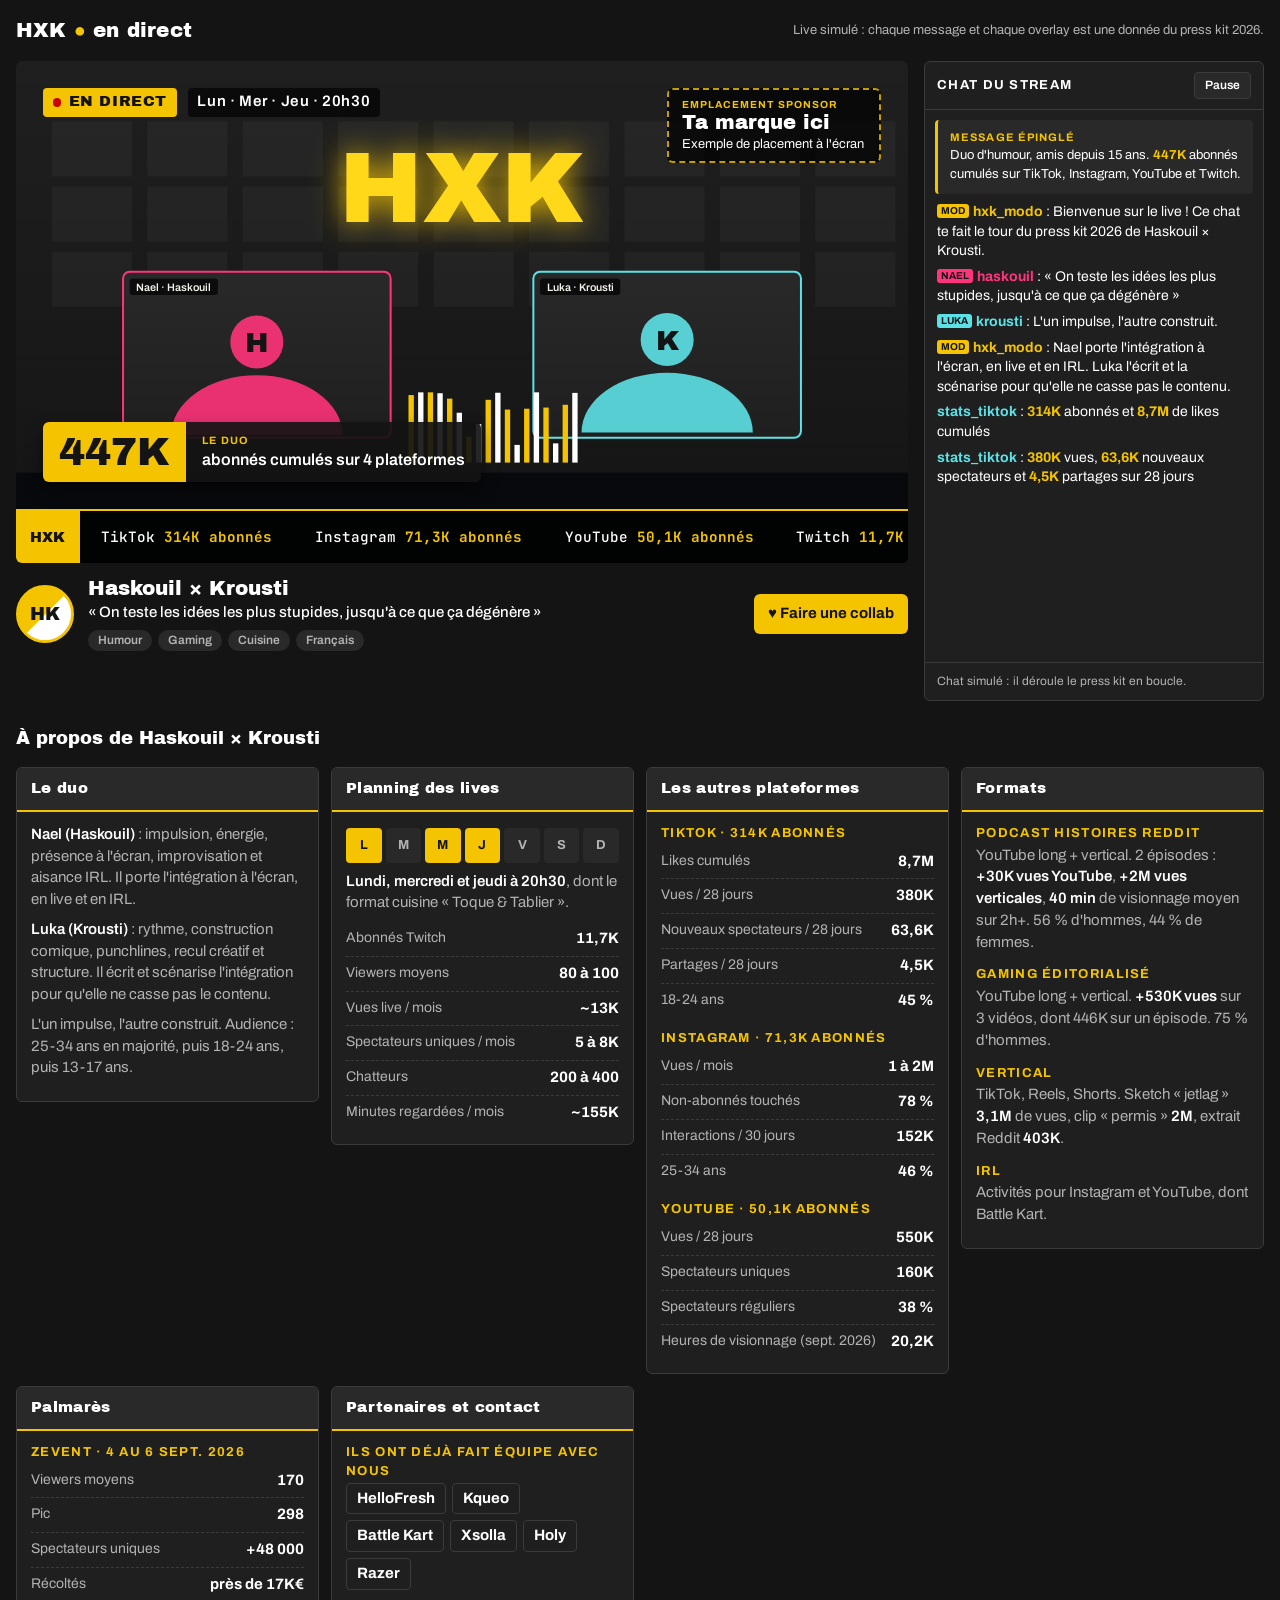
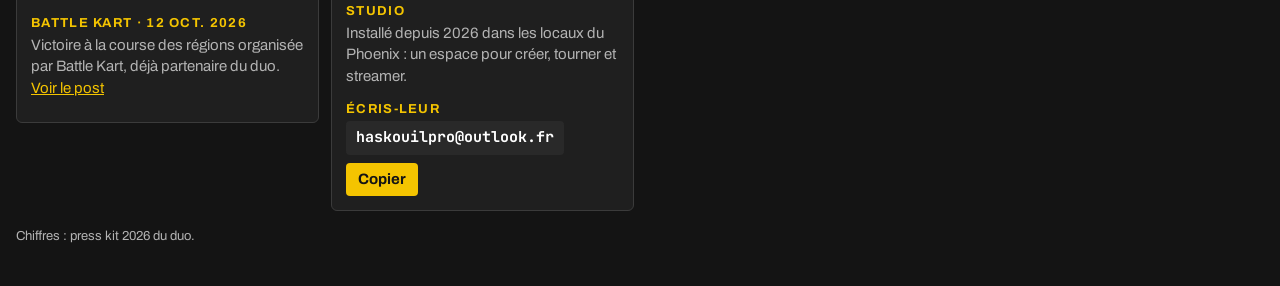
==== index.html @ 6580a579 "Site press kit Haskouil × Krousti : 4 versions tirées au hasard L'accueil envoie chaque visiteur sur" ====
<!doctype html>
<html lang="fr">
<head>
<meta charset="utf-8">
<meta name="viewport" content="width=device-width, initial-scale=1">
<title>Haskouil × Krousti</title>
<meta name="description" content="Press kit 2026 de Haskouil × Krousti, duo d'humour.">
<style>
  body { margin: 0; min-height: 100vh; display: grid; place-items: center; background: #f4c400; color: #141414; font-family: "Helvetica Neue", Arial, sans-serif; }
  main { text-align: center; padding: 24px; }
  h1 { font-size: clamp(32px, 8vw, 72px); margin: 0 0 16px; line-height: .95; text-transform: uppercase; }
  ul { list-style: none; padding: 0; margin: 0; display: grid; gap: 8px; }
  a { color: #141414; font-weight: 700; }
</style>
<script>
  // Tire une des versions du press kit au hasard à chaque visite.
  // Pour en retirer une, enlève-la de cette liste.
  var VERSIONS = ["circuit/", "combat/", "live/", "chaine/"];
  var pick = VERSIONS[Math.floor(Math.random() * VERSIONS.length)];
  location.replace(pick + location.hash);
</script>
</head>
<body>
<main>
  <h1>Haskouil<br>Krousti</h1>
  <noscript><p>Choisis une version du press kit :</p></noscript>
  <ul>
    <li><a href="circuit/">Le circuit</a></li>
    <li><a href="combat/">Le jeu de combat</a></li>
    <li><a href="live/">Le live</a></li>
    <li><a href="chaine/">La chaîne vidéo</a></li>
  </ul>
</main>
</body>
</html>
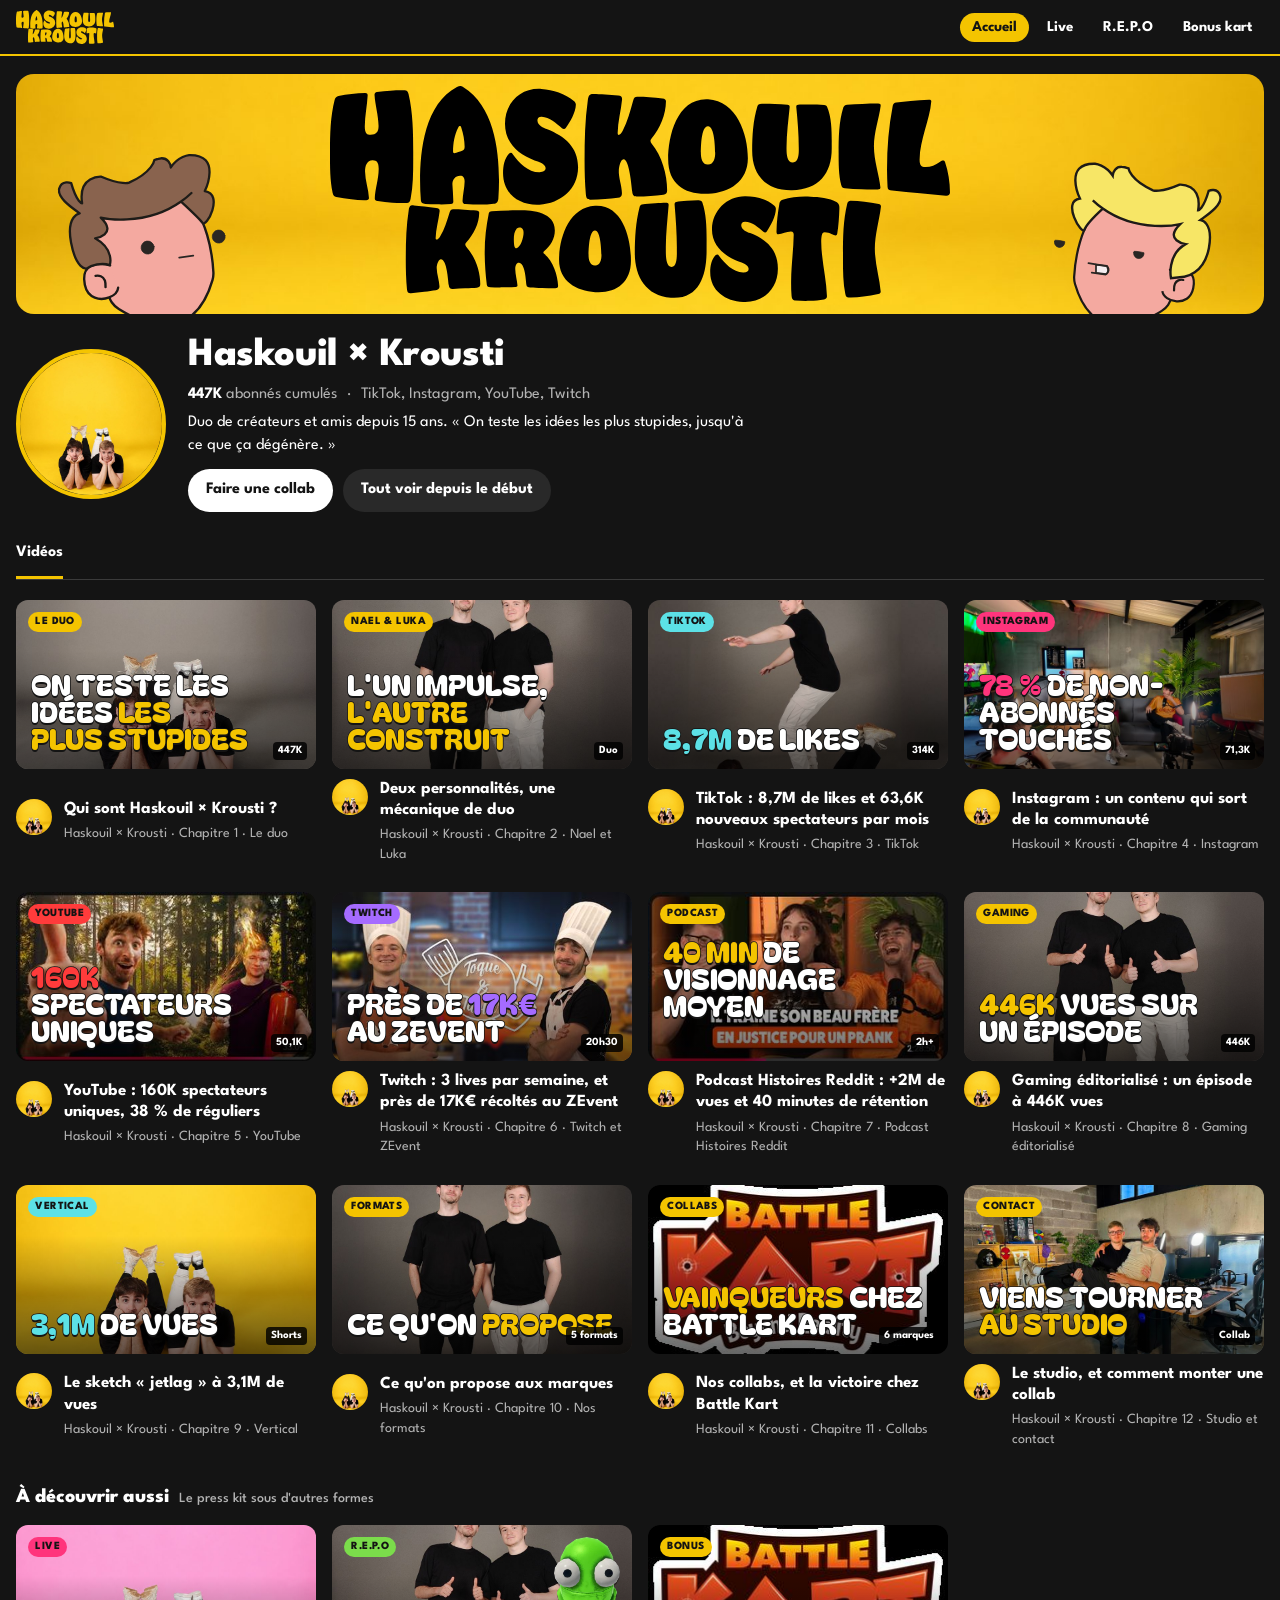
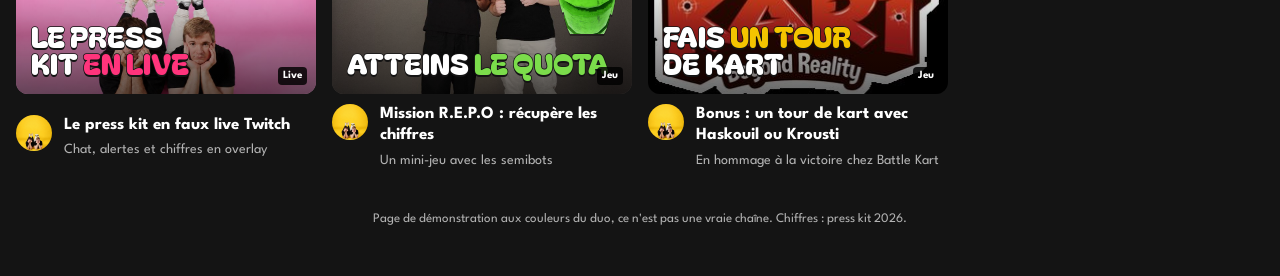
==== commit 52051114: "Refonte : accueil chaîne, live, mini-jeu R.E.P.O, bonus kart - index.html devient la page de chaîne " ====
--- a/index.html
+++ b/index.html
@@ -2,34 +2,474 @@
 <html lang="fr">
 <head>
 <meta charset="utf-8">
-<meta name="viewport" content="width=device-width, initial-scale=1">
+<meta name="viewport" content="width=device-width, initial-scale=1, viewport-fit=cover">
 <title>Haskouil × Krousti</title>
-<meta name="description" content="Press kit 2026 de Haskouil × Krousti, duo d'humour.">
+<meta name="description" content="Press kit 2026 de Haskouil × Krousti, duo d'humour : chiffres, formats, collabs et contact.">
+<link rel="icon" href="assets/logo/haskouil.svg">
+<link rel="preconnect" href="https://fonts.googleapis.com">
+<link rel="preconnect" href="https://fonts.gstatic.com" crossorigin>
+<link rel="stylesheet" href="https://fonts.googleapis.com/css2?family=Bagel+Fat+One&family=League+Spartan:wght@400;500;600;700;800&display=swap">
+<link rel="stylesheet" href="assets/nav.css">
 <style>
-  body { margin: 0; min-height: 100vh; display: grid; place-items: center; background: #f4c400; color: #141414; font-family: "Helvetica Neue", Arial, sans-serif; }
-  main { text-align: center; padding: 24px; }
-  h1 { font-size: clamp(32px, 8vw, 72px); margin: 0 0 16px; line-height: .95; text-transform: uppercase; }
-  ul { list-style: none; padding: 0; margin: 0; display: grid; gap: 8px; }
-  a { color: #141414; font-weight: 700; }
+/* Layout : page de chaîne vidéo (bannière, en-tête, grille de miniatures). Chaque miniature ouvre une vue « lecture » : lecteur qui fait défiler les chiffres, description, et la suite à droite. Couleurs du kit média HxK. */
+:root {
+  --bg: #141414;
+  --card: #1f1f1f;
+  --card-2: #292929;
+  --line: #3b3b3b;
+  --ink: #ffffff;
+  --ink-dim: #b3b3b3;
+  --yellow: #f4c400;
+  --pink: #ff347c;
+  --tiktok: #5ce1e6;
+  --twitch: #a56bff;
+  --font-display: "Bagel Fat One", "Arial Black", Impact, sans-serif;
+  --font-body: "League Spartan", "Helvetica Neue", Arial, sans-serif;
+  color-scheme: dark;
+}
+[hidden] { display: none !important; }
+* { box-sizing: border-box; }
+html, body { margin: 0; }
+body { background: var(--bg); color: var(--ink); font-family: var(--font-body); font-size: 16px; line-height: 1.4; }
+img { max-width: 100%; }
+button { font: inherit; color: inherit; cursor: pointer; }
+button:focus-visible, a:focus-visible { outline: 3px solid var(--yellow); outline-offset: 3px; }
+.page {
+  max-width: 1280px; margin: 0 auto;
+  padding-left: max(16px, env(safe-area-inset-left, 0px));
+  padding-right: max(16px, env(safe-area-inset-right, 0px));
+  padding-block: 18px calc(48px + env(safe-area-inset-bottom, 0px));
+}
+
+/* Bannière et en-tête de chaîne */
+.banner {
+  border-radius: 18px; overflow: hidden; position: relative;
+  aspect-ratio: 5.2 / 1; max-width: 100%; min-height: 110px; display: grid; place-items: center;
+  background: var(--yellow) url(assets/fond/bg-jaune.jpg) center / cover no-repeat;
+}
+.banner .lettrage { width: min(62%, 620px); height: auto; }
+.banner .head { position: absolute; bottom: -6%; width: 15%; max-width: 160px; height: auto; }
+.banner .head.l { left: 4%; transform: rotate(-8deg); }
+.banner .head.r { right: 4%; transform: rotate(8deg); }
+
+.channel { display: grid; grid-template-columns: auto minmax(0, 1fr); gap: 22px; align-items: center; margin: 22px 0 6px; }
+.avatar { width: clamp(76px, 12vw, 150px); aspect-ratio: 1; max-width: 100%; border-radius: 50%; object-fit: cover; object-position: center 70%; border: 4px solid var(--yellow); }
+.channel h1 { font-weight: 800; font-size: clamp(26px, 4vw, 40px); margin: 0; line-height: 1; letter-spacing: -.01em; }
+.channel .meta { color: var(--ink-dim); margin: 8px 0 6px; display: flex; flex-wrap: wrap; gap: 4px 10px; }
+.channel .meta b { color: var(--ink); font-weight: 700; }
+.channel .about { margin: 0 0 12px; max-width: 62ch; }
+.channel .actions { display: flex; gap: 10px; flex-wrap: wrap; }
+.btn { border: 0; border-radius: 999px; padding: 10px 18px; font-weight: 700; background: var(--ink); color: #141414; text-decoration: none; display: inline-block; }
+.btn.alt { background: var(--card-2); color: var(--ink); }
+.btn:hover { filter: brightness(.92); }
+
+.section-title { font-size: 20px; font-weight: 800; margin: 34px 0 14px; display: flex; align-items: baseline; gap: 10px; }
+.section-title small { font-size: 14px; font-weight: 500; color: var(--ink-dim); }
+.tabs { display: flex; gap: 24px; border-bottom: 1px solid var(--line); margin: 18px 0 20px; }
+.tabs span { padding: 12px 0; font-weight: 700; border-bottom: 3px solid var(--yellow); }
+
+/* Grille de miniatures */
+.grid { display: grid; grid-template-columns: repeat(auto-fill, minmax(min(100%, 290px), 1fr)); gap: 28px 16px; }
+.card { background: none; border: 0; padding: 0; text-align: left; display: grid; gap: 10px; min-width: 0; text-decoration: none; color: inherit; }
+.card:hover .thumb { transform: scale(1.015); }
+.thumb {
+  position: relative; aspect-ratio: 16 / 9; max-width: 100%; width: 100%; border-radius: 12px; overflow: hidden;
+  background: var(--card); transition: transform .15s; container-type: inline-size;
+}
+.thumb .ph { position: absolute; inset: 0; background-size: cover; background-repeat: no-repeat; }
+.thumb .ph.half { width: 50%; }
+.thumb .ph.half + .ph.half { left: 50%; }
+.thumb .shade { position: absolute; inset: 0; background: linear-gradient(180deg, rgba(0,0,0,0) 30%, rgba(0,0,0,.6)); }
+.thumb .tx {
+  position: absolute; left: 5cqw; right: 5cqw; bottom: 6cqw;
+  font-family: var(--font-display); font-weight: 400; text-transform: uppercase; line-height: .95;
+  font-size: 9.5cqw; color: var(--ink); text-wrap: balance;
+  -webkit-text-stroke: .5cqw #141414; paint-order: stroke fill; text-shadow: 0 .8cqw 0 #141414;
+}
+.thumb.top .tx { top: 15cqw; bottom: auto; }
+.thumb .tx em { font-style: normal; color: var(--accent, var(--yellow)); }
+.thumb .tag {
+  position: absolute; top: 4cqw; left: 4cqw; background: var(--accent, var(--yellow)); color: #141414;
+  font-weight: 800; font-size: max(11px, 3.6cqw); padding: .8cqw 2.4cqw; border-radius: 999px; letter-spacing: .04em; text-transform: uppercase;
+}
+.thumb .dur {
+  position: absolute; right: 3cqw; bottom: 3cqw; background: rgba(0,0,0,.82); color: #fff;
+  font-weight: 700; font-size: max(11px, 3.4cqw); padding: .4cqw 1.6cqw; border-radius: 4px; font-variant-numeric: tabular-nums;
+}
+.thumb .sticker { position: absolute; right: 4cqw; top: 4cqw; width: 22cqw; height: auto; filter: drop-shadow(0 .8cqw 0 rgba(0,0,0,.35)); }
+.card .row { display: grid; grid-template-columns: 36px minmax(0, 1fr); gap: 12px; }
+.mini-av { width: 36px; height: 36px; border-radius: 50%; object-fit: cover; object-position: center 70%; }
+.card h3 { margin: 0 0 4px; font-size: 17px; font-weight: 700; line-height: 1.25; display: -webkit-box; -webkit-line-clamp: 2; -webkit-box-orient: vertical; overflow: hidden; }
+.card .sub { color: var(--ink-dim); font-size: 14px; }
+
+/* Vue lecture */
+.watch { display: grid; grid-template-columns: minmax(0, 1fr) 400px; gap: 24px; align-items: start; }
+.back { background: none; border: 0; color: var(--ink-dim); font-weight: 700; padding: 4px 0 14px; }
+.back:hover { color: var(--ink); }
+.player { position: relative; aspect-ratio: 16 / 9; max-width: 100%; border-radius: 14px; overflow: hidden; background: #000; container-type: inline-size; }
+.player .thumb { position: absolute; inset: 0; border-radius: 0; aspect-ratio: auto; }
+.player .slide {
+  position: absolute; inset: 0; display: grid; place-items: center; text-align: center; padding: 6cqw;
+  background: var(--slide-bg, var(--yellow)); color: #141414;
+}
+.player .slide b { display: block; font-family: var(--font-display); font-weight: 400; font-size: 17cqw; line-height: .9; }
+.player .slide span { display: block; font-weight: 700; font-size: max(14px, 4.2cqw); margin-top: 2cqw; max-width: 34ch; text-wrap: balance; }
+.player .slide small { position: absolute; top: 4cqw; left: 4cqw; font-weight: 800; letter-spacing: .1em; text-transform: uppercase; font-size: max(11px, 2.4cqw); }
+.player .slide.pop { animation: pop .45s cubic-bezier(.2, 1.4, .4, 1); }
+@keyframes pop { from { transform: scale(.92); opacity: 0; } to { transform: none; opacity: 1; } }
+.play {
+  position: absolute; left: 50%; top: 50%; transform: translate(-50%, -50%);
+  width: 15cqw; min-width: 60px; aspect-ratio: 1.4; border-radius: 22%; border: 0; background: var(--yellow);
+  display: grid; place-items: center;
+}
+.play svg { width: 40%; fill: #141414; }
+.bar { position: absolute; left: 0; right: 0; bottom: 0; height: 5px; background: rgba(255,255,255,.25); }
+.bar i { display: block; height: 100%; width: 0; background: #141414; }
+.ctrl { position: absolute; left: 3cqw; bottom: 3cqw; display: flex; gap: 8px; }
+.ctrl button { background: rgba(0,0,0,.7); border: 0; border-radius: 999px; padding: 6px 12px; font-weight: 700; color: #fff; font-size: 14px; }
+
+.watch h2 { font-size: clamp(20px, 2.6vw, 26px); font-weight: 800; margin: 14px 0 10px; line-height: 1.2; }
+.owner { display: flex; align-items: center; gap: 12px; flex-wrap: wrap; margin-bottom: 14px; }
+.owner .mini-av { width: 42px; height: 42px; }
+.owner strong { display: block; font-weight: 700; }
+.owner small { color: var(--ink-dim); }
+.owner .btn { margin-left: auto; }
+.desc { background: var(--card); border-radius: 12px; padding: 16px 18px; }
+.desc .chap { font-weight: 700; color: var(--yellow); margin: 0 0 6px; }
+.desc p { margin: 0 0 10px; }
+.desc p.dim { color: var(--ink-dim); font-size: 14px; }
+.desc ul.list { margin: 0 0 12px; padding-left: 20px; }
+.desc ul.list li { margin-bottom: 4px; }
+.stats { display: grid; grid-template-columns: repeat(auto-fill, minmax(min(100%, 140px), 1fr)); gap: 8px; margin: 6px 0 12px; }
+.stat { background: var(--card-2); border-radius: 10px; padding: 12px 14px; min-width: 0; }
+.stat b { display: block; font-family: var(--font-display); font-weight: 400; font-size: 28px; line-height: 1; font-variant-numeric: tabular-nums; }
+.stat span { display: block; margin-top: 6px; font-size: 14px; color: var(--ink-dim); line-height: 1.3; }
+.stat.big { grid-column: span 2; background: var(--yellow); color: #141414; }
+.stat.big span { color: #141414; }
+.duo-cols { display: grid; grid-template-columns: repeat(auto-fit, minmax(min(100%, 220px), 1fr)); gap: 10px; margin-bottom: 12px; }
+.duo-cols > div { background: var(--card-2); border-radius: 10px; padding: 12px 14px; }
+.duo-cols h3 { margin: 0 0 6px; display: flex; align-items: center; gap: 8px; font-size: 18px; }
+.duo-cols h3 img { width: 34px; height: 34px; }
+.duo-cols ul { margin: 0; padding-left: 18px; color: var(--ink-dim); }
+.formats { display: grid; gap: 8px; margin: 0 0 12px; padding: 0; list-style: none; }
+.formats li { background: var(--card-2); border-radius: 10px; padding: 10px 14px; }
+.formats li b { display: block; }
+.formats li span { color: var(--ink-dim); font-size: 14px; }
+.brands { display: flex; flex-wrap: wrap; gap: 8px; list-style: none; padding: 0; margin: 0 0 12px; }
+.brands li { background: var(--card-2); border-radius: 999px; padding: 6px 14px; font-weight: 700; }
+.mail { display: flex; flex-wrap: wrap; gap: 8px; align-items: center; margin: 4px 0 12px; }
+.mail code { font-family: var(--font-body); font-weight: 700; font-size: 18px; background: var(--card-2); padding: 8px 12px; border-radius: 8px; user-select: all; -webkit-user-select: all; overflow-wrap: anywhere; }
+.desc a { color: var(--yellow); }
+.src { color: var(--ink-dim); font-size: 13px; margin: 0; }
+
+.next h2 { font-size: 16px; font-weight: 700; margin: 0 0 12px; }
+.next-list { display: grid; gap: 10px; }
+.next-item { display: grid; grid-template-columns: 168px minmax(0, 1fr); gap: 10px; background: none; border: 0; padding: 0; text-align: left; align-items: start; }
+.next-item .thumb { border-radius: 8px; }
+.next-item h3 { margin: 0 0 4px; font-size: 15px; font-weight: 700; line-height: 1.25; }
+.next-item .sub { color: var(--ink-dim); font-size: 13px; }
+
+.foot { color: var(--ink-dim); font-size: 13px; margin: 40px 0 0; text-align: center; }
+
+@media (max-width: 1020px) { .watch { grid-template-columns: minmax(0, 1fr); } }
+@media (max-width: 560px) {
+  .channel { grid-template-columns: minmax(0, 1fr); justify-items: start; gap: 14px; }
+  .next-item { grid-template-columns: 140px minmax(0, 1fr); }
+  .banner .head { width: 18%; }
+}
+@media (prefers-reduced-motion: reduce) { .thumb, .player .slide.pop { transition: none; animation: none; } }
 </style>
-<script>
-  // Tire une des versions du press kit au hasard à chaque visite.
-  // Pour en retirer une, enlève-la de cette liste.
-  var VERSIONS = ["circuit/", "combat/", "live/", "chaine/"];
-  var pick = VERSIONS[Math.floor(Math.random() * VERSIONS.length)];
-  location.replace(pick + location.hash);
-</script>
 </head>
 <body>
-<main>
-  <h1>Haskouil<br>Krousti</h1>
-  <noscript><p>Choisis une version du press kit :</p></noscript>
+<nav class="hxk-nav" aria-label="Site">
+  <a class="brand" href="./" aria-label="Accueil"><img src="assets/logo/lettrage-jaune.svg" alt="Haskouil Krousti"></a>
   <ul>
-    <li><a href="circuit/">Le circuit</a></li>
-    <li><a href="combat/">Le jeu de combat</a></li>
-    <li><a href="live/">Le live</a></li>
-    <li><a href="chaine/">La chaîne vidéo</a></li>
+    <li><a class="link" href="./" aria-current="page">Accueil</a></li>
+    <li><a class="link" href="live/">Live</a></li>
+    <li><a class="link" href="repo/">R.E.P.O</a></li>
+    <li><a class="link" href="kart/">Bonus kart</a></li>
   </ul>
-</main>
+</nav>
+
+<div class="page">
+  <div id="home">
+    <div class="banner">
+      <img class="head l" src="assets/logo/haskouil.svg" alt="">
+      <img class="lettrage" src="assets/logo/lettrage-noir.svg" alt="Haskouil Krousti">
+      <img class="head r" src="assets/logo/krousti.svg" alt="">
+    </div>
+
+    <div class="channel">
+      <img class="avatar" src="assets/photos/pp-jaune.jpg" alt="Nael et Luka">
+      <div style="min-width: 0;">
+        <h1>Haskouil × Krousti</h1>
+        <div class="meta"><span><b>447K</b> abonnés cumulés</span><span>·</span><span>TikTok, Instagram, YouTube, Twitch</span></div>
+        <p class="about">Duo de créateurs et amis depuis 15 ans. « On teste les idées les plus stupides, jusqu'à ce que ça dégénère. »</p>
+        <div class="actions">
+          <button class="btn" type="button" data-open="11">Faire une collab</button>
+          <button class="btn alt" type="button" data-open="0">Tout voir depuis le début</button>
+        </div>
+      </div>
+    </div>
+
+    <div class="tabs"><span>Vidéos</span></div>
+    <div class="grid" id="grid"></div>
+
+    <h2 class="section-title">À découvrir aussi <small>Le press kit sous d'autres formes</small></h2>
+    <div class="grid" id="extras"></div>
+  </div>
+
+  <div id="watchView" hidden>
+    <button class="back" type="button" id="back">← Toutes les vidéos</button>
+    <div class="watch">
+      <div style="min-width: 0;">
+        <div class="player" id="player"></div>
+        <h2 id="wTitle"></h2>
+        <div class="owner">
+          <img class="mini-av" src="assets/photos/pp-jaune.jpg" alt="">
+          <div><strong>Haskouil × Krousti</strong><small>447K abonnés cumulés</small></div>
+          <button class="btn" type="button" data-open="11">Faire une collab</button>
+        </div>
+        <div class="desc" id="wDesc"></div>
+      </div>
+      <aside class="next">
+        <h2>À suivre</h2>
+        <div class="next-list" id="nextList"></div>
+      </aside>
+    </div>
+  </div>
+
+  <p class="foot">Page de démonstration aux couleurs du duo, ce n'est pas une vraie chaîne. Chiffres : press kit 2026.</p>
+</div>
+
+<script>
+(() => {
+  const IMG = {
+    allonges: "assets/photos/duo-allonges.jpg", debout: "assets/photos/duo-debout.jpg", pouces: "assets/photos/duo-pouces.jpg",
+    debout2: "assets/photos/duo-debout-2.jpg", ppjaune: "assets/photos/pp-jaune.jpg", pprose: "assets/photos/pp-rose.jpg",
+    saut: "assets/kit/duo.jpg", studio1: "assets/kit/studio1.jpg", diy: "assets/kit/diy.jpg", toque: "assets/kit/toque.jpg",
+    reddit: "assets/kit/reddit.jpg", bk: "assets/kit/bk.jpg", studio2: "assets/kit/studio2.jpg"
+  };
+  const SRC = `<p class="src">Source : press kit 2026</p>`;
+  const st = list => `<div class="stats">${list.map(([b, s, big]) => `<div class="stat${big ? " big" : ""}"><b>${b}</b><span>${s}</span></div>`).join("")}</div>`;
+
+  // Chaque vidéo = une section du press kit, chaque chiffre n'y apparaît qu'une fois.
+  // "slides" = ce que le lecteur fait défiler.
+  const V = [
+    {
+      img: [["allonges", "center 75%"]], tag: "Le duo", tx: "On teste les idées <em>les plus stupides</em>", dur: "447K",
+      title: "Qui sont Haskouil × Krousti ?", chap: "Chapitre 1 · Le duo",
+      slides: [["447K", "abonnés cumulés sur TikTok, Instagram, YouTube et Twitch"], ["15 ans", "d'amitié entre Nael et Luka"], ["25-34 ans", "la majorité de l'audience, devant les 18-24 ans"]],
+      body: `<p>Duo de créateurs et amis depuis 15 ans. « On teste les idées les plus stupides, jusqu'à ce que ça dégénère. »</p>
+        ${st([["447K", "abonnés cumulés sur 4 plateformes", 1], ["15 ans", "d'amitié"]])}
+        <p class="dim">Audience : 25-34 ans en majorité, puis 18-24 ans, puis 13-17 ans.</p>${SRC}`
+    },
+    {
+      img: [["debout", "center 30%"]], tag: "Nael & Luka", tx: "L'un impulse, <em>l'autre construit</em>", dur: "Duo",
+      title: "Deux personnalités, une mécanique de duo", chap: "Chapitre 2 · Nael et Luka",
+      slides: [["Nael", "Impulsion, énergie et présence à l'écran"], ["Luka", "Sens du rythme et de la construction comique"], ["Le duo", "L'un impulse, l'autre construit, l'un rebondit, l'autre relance"]],
+      body: `<div class="duo-cols">
+          <div><h3><img src="assets/logo/haskouil.svg" alt="">Nael · Haskouil</h3><ul>
+            <li>Impulsion, énergie et présence à l'écran</li>
+            <li>Improvisation naturelle : réactions, rebonds et spontanéité</li>
+            <li>Aisance IRL, capable de pousser une situation jusqu'au bout</li></ul></div>
+          <div><h3><img src="assets/logo/krousti.svg" alt="">Luka · Krousti</h3><ul>
+            <li>Sens du rythme et de la construction comique</li>
+            <li>Répartie, timing et précision des punchlines</li>
+            <li>Recul créatif : repère, développe et structure les situations</li></ul></div>
+        </div>
+        <p>Pour une marque : Nael porte l'intégration à l'écran, en live et en IRL ; Luka l'écrit pour qu'elle ne casse pas le contenu.</p>${SRC}`
+    },
+    {
+      img: [["saut", "center 30%"]], tag: "TikTok", accent: "var(--tiktok)", tx: "<em>8,7M</em> de likes", dur: "314K",
+      title: "TikTok : 8,7M de likes et 63,6K nouveaux spectateurs par mois", chap: "Chapitre 3 · TikTok",
+      slides: [["8,7M", "likes cumulés sur TikTok"], ["63,6K", "nouveaux spectateurs sur 28 jours"], ["314K", "abonnés"], ["45 %", "de 18-24 ans"]],
+      body: `${st([["8,7M", "likes cumulés", 1], ["63,6K", "nouveaux spectateurs sur 28 jours"], ["314K", "abonnés"], ["4,5K", "partages sur 28 jours"], ["45 %", "de 18-24 ans"], ["380K", "vues sur 28 jours"]])}${SRC}`
+    },
+    {
+      img: [["studio1", "center"]], tag: "Instagram", accent: "var(--pink)", tx: "<em>78 %</em> de non-abonnés touchés", dur: "71,3K",
+      title: "Instagram : un contenu qui sort de la communauté", chap: "Chapitre 4 · Instagram",
+      slides: [["78 %", "de non-abonnés touchés"], ["152K", "interactions sur 30 jours"], ["71,3K", "abonnés"], ["46 %", "de 25-34 ans"]],
+      body: `${st([["78 %", "de non-abonnés touchés", 1], ["152K", "interactions sur 30 jours"], ["71,3K", "abonnés"], ["46 %", "de 25-34 ans"]])}
+        <p class="dim">Entre 1 et 2 millions de vues par mois.</p>${SRC}`
+    },
+    {
+      img: [["diy", "center"]], tag: "YouTube", accent: "#ff3b3b", tx: "<em>160K</em> spectateurs uniques", dur: "50,1K",
+      title: "YouTube : 160K spectateurs uniques, 38 % de réguliers", chap: "Chapitre 5 · YouTube",
+      slides: [["160K", "spectateurs uniques"], ["38 %", "de spectateurs réguliers"], ["20,2K h", "de visionnage en septembre 2026"], ["50,1K", "abonnés"]],
+      body: `${st([["160K", "spectateurs uniques", 1], ["38 %", "de spectateurs réguliers"], ["20,2K h", "de visionnage (septembre 2026)"], ["50,1K", "abonnés"]])}${SRC}`
+    },
+    {
+      img: [["toque", "center"]], tag: "Twitch", accent: "var(--twitch)", tx: "Près de <em>17K€</em> au ZEvent", dur: "20h30",
+      title: "Twitch : 3 lives par semaine, et près de 17K€ récoltés au ZEvent", chap: "Chapitre 6 · Twitch et ZEvent",
+      slides: [["17K€", "récoltés, ou presque, au ZEvent 2026"], ["+48 000", "spectateurs uniques pendant le ZEvent"], ["80-100", "viewers en moyenne"], ["20h30", "lundi, mercredi et jeudi"]],
+      body: `<p>En live <strong>lundi, mercredi et jeudi à 20h30</strong>, dont le format cuisine « Toque &amp; Tablier ».</p>
+        ${st([["11,7K", "abonnés"], ["80 à 100", "viewers moyens"], ["5K à 8K", "spectateurs uniques par mois"], ["200 à 400", "chatteurs"], ["~155K", "minutes regardées par mois"]])}
+        <p><strong>ZEvent, du 4 au 6 septembre 2026</strong></p>
+        ${st([["~17K€", "récoltés", 1], ["+48 000", "spectateurs uniques"], ["298", "viewers au pic, 170 en moyenne"]])}${SRC}`
+    },
+    {
+      img: [["reddit", "center"]], cls: "top", tag: "Podcast", tx: "<em>40 min</em> de visionnage moyen", dur: "2h+",
+      title: "Podcast Histoires Reddit : +2M de vues et 40 minutes de rétention", chap: "Chapitre 7 · Podcast Histoires Reddit",
+      slides: [["+2M", "vues verticales"], ["40 min", "de visionnage moyen sur des épisodes de 2h+"], ["44 %", "de femmes dans l'audience"]],
+      body: `<p>Le format long sur YouTube, découpé en vertical.</p>
+        ${st([["+2M", "vues verticales", 1], ["40 min", "de visionnage moyen sur 2h+"]])}
+        <p class="dim">Audience : 56 % d'hommes, 44 % de femmes ; ~53 % de 25-34 ans, ~34 % de 18-24 ans. 2 épisodes, +30K vues sur YouTube.</p>${SRC}`
+    },
+    {
+      img: [["pouces", "center 30%"]], tag: "Gaming", tx: "<em>446K</em> vues sur un épisode", dur: "446K",
+      title: "Gaming éditorialisé : un épisode à 446K vues", chap: "Chapitre 8 · Gaming éditorialisé",
+      slides: [["446K", "vues sur un seul épisode"], ["75 %", "d'hommes dans l'audience"]],
+      body: `<p>Des jeux racontés comme des épisodes, en long sur YouTube.</p>
+        ${st([["446K", "vues sur un épisode", 1], ["75 %", "d'hommes"]])}
+        <p class="dim">~38 % de 25-34 ans, ~36 % de 18-24 ans. +530K vues sur les 3 vidéos du format.</p>${SRC}`
+    },
+    {
+      img: [["ppjaune", "center 70%"]], tag: "Vertical", accent: "var(--tiktok)", tx: "<em>3,1M</em> de vues", dur: "Shorts",
+      title: "Le sketch « jetlag » à 3,1M de vues", chap: "Chapitre 9 · Vertical",
+      slides: [["3,1M", "vues, sketch « jetlag »"], ["2M", "vues, clip « permis »"], ["403K", "vues, extrait Reddit"]],
+      body: `<p>TikTok, Reels et Shorts. Le live sert de test, YouTube raconte, le vertical décline : une collab peut vivre sur trois plateformes.</p>
+        ${st([["3,1M", "vues, sketch « jetlag »", 1], ["2M", "vues, clip « permis »"], ["403K", "vues, extrait Reddit"]])}${SRC}`
+    },
+    {
+      img: [["debout2", "center 30%"]], tag: "Formats", tx: "Ce qu'on <em>propose</em>", dur: "5 formats",
+      title: "Ce qu'on propose aux marques", chap: "Chapitre 10 · Nos formats",
+      slides: [["Long", "intégration dans une vidéo, ou vidéo dédiée"], ["Live", "un live Twitch sponsorisé"], ["360°", "une collab déclinée en long, en live et en vertical"]],
+      body: `<ul class="formats">
+          <li><b>Intégration dans une vidéo longue</b><span>La marque entre dans un épisode YouTube, écrite pour ne pas casser le contenu.</span></li>
+          <li><b>Vidéo dédiée</b><span>Un épisode construit autour de la marque.</span></li>
+          <li><b>Live sponsorisé</b><span>Sur Twitch, lundi, mercredi ou jeudi à 20h30.</span></li>
+          <li><b>Déclinaison verticale</b><span>TikTok, Reels et Shorts.</span></li>
+          <li><b>Pack 360° multiplateforme</b><span>Le live teste, YouTube raconte, le vertical décline.</span></li>
+        </ul>
+        <p class="dim">Tarifs sur demande.</p>`
+    },
+    {
+      img: [["bk", "center"]], tag: "Collabs", tx: "<em>Vainqueurs</em> chez Battle Kart", dur: "6 marques",
+      title: "Nos collabs, et la victoire chez Battle Kart", chap: "Chapitre 11 · Collabs",
+      slides: [["6", "marques partenaires : HelloFresh, Kqueo, Battle Kart, Xsolla, Holy, Razer"], ["12/10", "victoire à la course des régions Battle Kart, 2026"]],
+      body: `<p>Ils ont déjà fait équipe avec le duo :</p>
+        <ul class="brands"><li>HelloFresh</li><li>Kqueo</li><li>Battle Kart</li><li>Xsolla</li><li>Holy</li><li>Razer</li></ul>
+        <p>Le <strong>12 octobre 2026</strong>, le duo remporte la course des régions organisée par Battle Kart, déjà partenaire : une deuxième activation avec la marque. <a href="https://www.instagram.com/p/DePopqyAWar/" target="_blank" rel="noopener">Voir le post Instagram</a></p>
+        <p><a href="kart/">Faire un tour en kart avec eux (bonus) →</a></p>${SRC}`
+    },
+    {
+      img: [["studio2", "center"]], tag: "Contact", tx: "Viens tourner <em>au studio</em>", dur: "Collab",
+      title: "Le studio, et comment monter une collab", chap: "Chapitre 12 · Studio et contact",
+      slides: [["Studio", "dans les locaux du Phoenix depuis 2026 : créer, tourner, streamer"], ["Contact", "haskouilpro@outlook.fr"]],
+      body: `<p>Le duo crée, tourne et streame dans son studio, installé depuis 2026 dans les locaux du Phoenix.</p>
+        <p>Pour une collab, écris-leur :</p>
+        <div class="mail"><code>haskouilpro@outlook.fr</code><button class="btn" type="button" data-copy>Copier</button></div>${SRC}`
+    }
+  ];
+
+  const EXTRAS = [
+    { href: "live/", img: [["pprose", "center 70%"]], tag: "Live", accent: "var(--pink)", tx: "Le press kit <em>en live</em>", dur: "Live", title: "Le press kit en faux live Twitch", sub: "Chat, alertes et chiffres en overlay" },
+    { href: "repo/", img: [["pouces", "center 30%"]], tag: "R.E.P.O", accent: "#7bdc4b", tx: "Atteins <em>le quota</em>", dur: "Jeu", title: "Mission R.E.P.O : récupère les chiffres", sub: "Un mini-jeu avec les semibots", sticker: "assets/repo/vert-xl.webp" },
+    { href: "kart/", img: [["bk", "center"]], tag: "Bonus", tx: "Fais <em>un tour</em> de kart", dur: "Jeu", title: "Bonus : un tour de kart avec Haskouil ou Krousti", sub: "En hommage à la victoire chez Battle Kart" }
+  ];
+
+  const $ = id => document.getElementById(id);
+  const thumbHTML = (v, big) => `
+    <div class="thumb${v.cls ? " " + v.cls : ""}" style="${v.accent ? `--accent:${v.accent}` : ""}">
+      ${v.img.map(([k, pos]) => `<div class="ph${v.img.length > 1 ? " half" : ""}" style="background-image:url(${IMG[k]});background-position:${pos}"></div>`).join("")}
+      <div class="shade"></div>
+      ${v.sticker ? `<img class="sticker" src="${v.sticker}" alt="">` : ""}
+      <span class="tag">${v.tag}</span>
+      <span class="tx">${v.tx}</span>
+      ${big ? "" : `<span class="dur">${v.dur}</span>`}
+    </div>`;
+
+  $("grid").innerHTML = V.map((v, i) => `
+    <button class="card" type="button" data-open="${i}">
+      ${thumbHTML(v)}
+      <div class="row"><img class="mini-av" src="${IMG.ppjaune}" alt="">
+        <div><h3>${v.title}</h3><div class="sub">Haskouil × Krousti · ${v.chap}</div></div></div>
+    </button>`).join("");
+  $("extras").innerHTML = EXTRAS.map(v => `
+    <a class="card" href="${v.href}">
+      ${thumbHTML(v)}
+      <div class="row"><img class="mini-av" src="${IMG.ppjaune}" alt="">
+        <div><h3>${v.title}</h3><div class="sub">${v.sub}</div></div></div>
+    </a>`).join("");
+
+  // Lecteur : fait défiler les chiffres de la section comme une vidéo
+  const reduce = window.matchMedia("(prefers-reduced-motion: reduce)").matches;
+  let cur = 0, timer = 0, step = -1, playing = false;
+  const SLIDE_MS = 2600;
+
+  function renderPoster() {
+    $("player").innerHTML = thumbHTML(V[cur], true) +
+      `<button class="play" type="button" id="playBtn" aria-label="Lire"><svg viewBox="0 0 24 24"><path d="M7 4.5v15l13-7.5z"/></svg></button>`;
+    $("playBtn").addEventListener("click", play);
+  }
+  function play() {
+    playing = true; step = -1;
+    $("player").innerHTML = `<div class="slide" id="slide"></div>
+      <div class="ctrl"><button type="button" id="pauseBtn">Pause</button><button type="button" id="replayBtn">Revoir</button></div>
+      <div class="bar"><i id="barFill"></i></div>`;
+    $("pauseBtn").addEventListener("click", togglePause);
+    $("replayBtn").addEventListener("click", play);
+    nextSlide();
+  }
+  function nextSlide() {
+    clearTimeout(timer);
+    const v = V[cur];
+    step++;
+    if (step >= v.slides.length) { playing = false; renderEnd(); return; }
+    const [b, s] = v.slides[step];
+    const el = $("slide");
+    el.style.setProperty("--slide-bg", v.accent || "var(--yellow)");
+    el.innerHTML = `<small>${v.tag} · ${step + 1}/${v.slides.length}</small><div><b>${b}</b><span>${s}</span></div>`;
+    if (!reduce) { el.classList.remove("pop"); void el.offsetWidth; el.classList.add("pop"); }
+    $("barFill").style.width = `${((step + 1) / v.slides.length) * 100}%`;
+    timer = setTimeout(nextSlide, SLIDE_MS);
+  }
+  function togglePause(e) {
+    playing = !playing;
+    e.currentTarget.textContent = playing ? "Pause" : "Lecture";
+    if (playing) timer = setTimeout(nextSlide, SLIDE_MS); else clearTimeout(timer);
+  }
+  function renderEnd() {
+    const n = (cur + 1) % V.length;
+    $("player").innerHTML = thumbHTML(V[n], true) +
+      `<button class="play" type="button" id="playNext" aria-label="Vidéo suivante"><svg viewBox="0 0 24 24"><path d="M7 4.5v15l13-7.5z"/></svg></button>
+       <div class="ctrl"><button type="button" id="replayEnd">Revoir</button></div>`;
+    $("playNext").addEventListener("click", () => { open(n); play(); });
+    $("replayEnd").addEventListener("click", play);
+  }
+
+  function open(i) {
+    clearTimeout(timer);
+    cur = i;
+    const v = V[i];
+    $("home").hidden = true; $("watchView").hidden = false;
+    $("wTitle").textContent = v.title;
+    $("wDesc").innerHTML = `<p class="chap">${v.chap}</p>${v.body}`;
+    renderPoster();
+    $("nextList").innerHTML = V.map((w, k) => k === i ? "" : `
+      <button class="next-item" type="button" data-open="${k}">${thumbHTML(w)}
+        <div><h3>${w.title}</h3><div class="sub">${w.chap}</div></div></button>`).join("");
+    window.scrollTo({ top: 0, behavior: "auto" });
+  }
+  function home() {
+    clearTimeout(timer);
+    $("watchView").hidden = true; $("home").hidden = false;
+  }
+
+  document.addEventListener("click", e => {
+    const o = e.target.closest("[data-open]");
+    if (o) { open(+o.dataset.open); return; }
+    const c = e.target.closest("[data-copy]");
+    if (c) {
+      const code = c.parentElement.querySelector("code");
+      const fallback = () => { const r = document.createRange(); r.selectNodeContents(code); const s = getSelection(); s.removeAllRanges(); s.addRange(r); c.textContent = "Sélectionné"; };
+      try { navigator.clipboard.writeText(code.textContent).then(() => { c.textContent = "Copié"; setTimeout(() => c.textContent = "Copier", 1600); }, fallback); } catch (_) { fallback(); }
+    }
+  });
+  $("back").addEventListener("click", home);
+  window.addEventListener("keydown", e => { if (e.key === "Escape" && !$("watchView").hidden) home(); });
+})();
+</script>
 </body>
 </html>
--- a/assets/nav.css
+++ b/assets/nav.css
@@ -0,0 +1,22 @@
+/* Barre de navigation commune à toutes les pages du site */
+.hxk-nav {
+  position: sticky; top: 0; z-index: 50;
+  display: flex; align-items: center; justify-content: space-between; gap: 12px; flex-wrap: wrap;
+  padding: calc(10px + env(safe-area-inset-top, 0px)) max(16px, env(safe-area-inset-right, 0px)) 10px max(16px, env(safe-area-inset-left, 0px));
+  background: #141414; border-bottom: 2px solid #f4c400;
+  font-family: "League Spartan", "Helvetica Neue", Arial, sans-serif;
+}
+.hxk-nav .brand { display: flex; align-items: center; }
+.hxk-nav .brand img { height: 34px; width: auto; display: block; }
+.hxk-nav ul { display: flex; gap: 6px; list-style: none; margin: 0; padding: 0; flex-wrap: wrap; }
+.hxk-nav a.link {
+  display: block; padding: 7px 12px; border-radius: 999px; text-decoration: none;
+  color: #ffffff; font-weight: 700; font-size: 15px; line-height: 1;
+}
+.hxk-nav a.link:hover { background: #292929; }
+.hxk-nav a.link[aria-current="page"] { background: #f4c400; color: #141414; }
+.hxk-nav a:focus-visible { outline: 3px solid #f4c400; outline-offset: 2px; }
+@media (max-width: 520px) {
+  .hxk-nav .brand img { height: 26px; }
+  .hxk-nav a.link { padding: 6px 9px; font-size: 14px; }
+}
